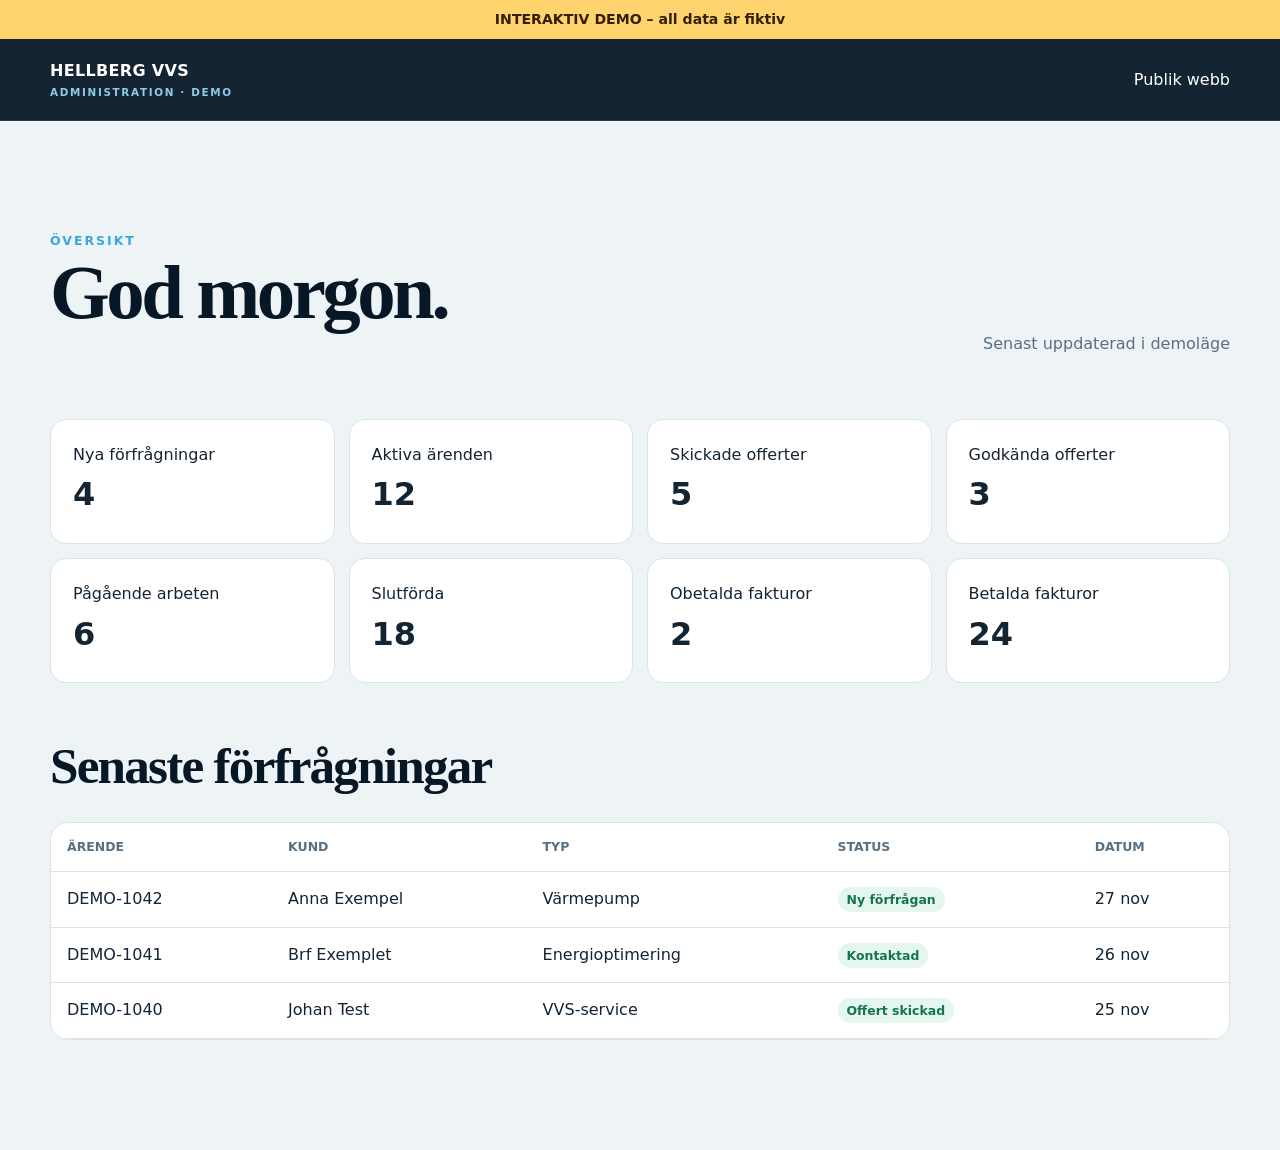
==== admin/index.html @ 102fca9d "Lägg till demoasset admin/index.html" ====
<!doctype html><html lang="sv"><head><meta charset="utf-8"><meta name="viewport" content="width=device-width,initial-scale=1"><meta name="robots" content="noindex,nofollow"><title>Admin-demo</title><link rel="stylesheet" href="../assets/app.css"></head><body class="dashboard"><div class="demo-ribbon">INTERAKTIV DEMO – all data är fiktiv</div><header class="site-header"><div class="container nav"><a class="brand" href="../index.html">HELLBERG VVS<small>ADMINISTRATION · DEMO</small></a><a href="../index.html">Publik webb</a></div></header><main class="section"><div class="container"><div class="section-head"><div><div class="eyebrow">ÖVERSIKT</div><h1>God morgon.</h1></div><p class="muted">Senast uppdaterad i demoläge</p></div><div class="dash-grid"><div class="stat"><span>Nya förfrågningar</span><strong>4</strong></div><div class="stat"><span>Aktiva ärenden</span><strong>12</strong></div><div class="stat"><span>Skickade offerter</span><strong>5</strong></div><div class="stat"><span>Godkända offerter</span><strong>3</strong></div><div class="stat"><span>Pågående arbeten</span><strong>6</strong></div><div class="stat"><span>Slutförda</span><strong>18</strong></div><div class="stat"><span>Obetalda fakturor</span><strong>2</strong></div><div class="stat"><span>Betalda fakturor</span><strong>24</strong></div></div><h2 style="margin-top:55px">Senaste förfrågningar</h2><div class="table-wrap"><table><thead><tr><th>Ärende</th><th>Kund</th><th>Typ</th><th>Status</th><th>Datum</th></tr></thead><tbody><tr><td>DEMO-1042</td><td>Anna Exempel</td><td>Värmepump</td><td><span class="badge">Ny förfrågan</span></td><td>27 nov</td></tr><tr><td>DEMO-1041</td><td>Brf Exemplet</td><td>Energioptimering</td><td><span class="badge">Kontaktad</span></td><td>26 nov</td></tr><tr><td>DEMO-1040</td><td>Johan Test</td><td>VVS-service</td><td><span class="badge">Offert skickad</span></td><td>25 nov</td></tr></tbody></table></div></div></main></body></html>
---- assets/app.css ----
:root{--navy:#071726;--navy2:#0c2940;--blue:#38a7df;--ice:#eaf7fc;--white:#fff;--ink:#132433;--muted:#587080;--line:#d9e5ea;--ok:#35b47b;--radius:22px;--shadow:0 24px 70px rgba(7,23,38,.14)}*{box-sizing:border-box}html{scroll-behavior:smooth}body{margin:0;font:400 1rem/1.65 system-ui,-apple-system,"Segoe UI",sans-serif;color:var(--ink);background:#f7fafb}a{color:inherit;text-decoration:none}img{display:block;max-width:100%}.container{width:min(1180px,calc(100% - 40px));margin:auto}.eyebrow{text-transform:uppercase;letter-spacing:.16em;font-size:.78rem;font-weight:800;color:var(--blue)}h1,h2,h3{font-family:Georgia,"Times New Roman",serif;line-height:1.08;margin:0 0 .55em;color:var(--navy)}h1{font-size:clamp(2.65rem,6vw,5.7rem);letter-spacing:-.045em}h2{font-size:clamp(2.1rem,4vw,3.7rem);letter-spacing:-.035em}h3{font-size:1.45rem}p{margin:.4em 0 1.2em}.muted{color:var(--muted)}.site-header{height:82px;display:flex;align-items:center;position:sticky;top:0;z-index:30;background:rgba(7,23,38,.94);backdrop-filter:blur(16px);color:white;border-bottom:1px solid rgba(255,255,255,.09)}.nav{display:flex;align-items:center;justify-content:space-between;gap:28px}.brand{font-weight:850;letter-spacing:.02em}.brand small{display:block;color:#8fcbe7;font-size:.65rem;letter-spacing:.16em}.nav-links{display:flex;align-items:center;gap:26px;font-weight:650;font-size:.93rem}.nav-links a:hover,.nav-links a:focus-visible{color:#87d1f2}.btn{display:inline-flex;justify-content:center;align-items:center;min-height:50px;padding:0 22px;border-radius:999px;background:var(--blue);color:#04131e;font-weight:800;border:1px solid transparent;cursor:pointer}.btn:hover{transform:translateY(-1px);filter:brightness(1.05)}.btn-outline{background:transparent;color:white;border-color:rgba(255,255,255,.45)}.btn-dark{background:var(--navy);color:white}.hero{min-height:calc(100vh - 82px);display:grid;align-items:center;color:white;background:linear-gradient(90deg,rgba(7,23,38,.96) 0%,rgba(7,23,38,.87) 35%,rgba(7,23,38,.12) 72%),url('hellberg-vvs-hero.png') center/cover}.hero h1,.hero h2{color:white}.hero-copy{max-width:700px;padding:92px 0}.hero .lead{max-width:590px;color:#d7e7ed;font-size:1.22rem}.hero-actions{display:flex;flex-wrap:wrap;gap:12px;margin:30px 0 46px}.trust-strip{display:flex;flex-wrap:wrap;gap:22px;color:#bcd2db;font-size:.9rem}.trust-strip span:before{content:'✓';color:#67d6a5;margin-right:8px}.section{padding:110px 0}.section-head{display:flex;justify-content:space-between;gap:50px;align-items:end;margin-bottom:42px}.section-head p{max-width:520px}.cards{display:grid;grid-template-columns:repeat(3,1fr);gap:18px}.card{padding:32px;border-radius:var(--radius);background:white;border:1px solid var(--line);box-shadow:0 10px 30px rgba(8,31,49,.04)}.card-icon{width:52px;height:52px;display:grid;place-items:center;border-radius:16px;background:var(--ice);color:#0878af;margin-bottom:28px;font-size:1.4rem}.card a{font-weight:800;color:#0878af}.dark{background:var(--navy);color:#d7e6ed}.dark h2,.dark h3{color:white}.split{display:grid;grid-template-columns:1.1fr .9fr;gap:70px;align-items:center}.feature-panel{background:linear-gradient(150deg,#0d314b,#0a2032);padding:44px;border:1px solid rgba(255,255,255,.12);border-radius:30px;box-shadow:var(--shadow)}.metrics{display:grid;grid-template-columns:repeat(3,1fr);gap:1px;background:rgba(255,255,255,.1);border-radius:18px;overflow:hidden}.metric{padding:24px;background:var(--navy2)}.metric strong{display:block;color:white;font-size:1.35rem}.steps{counter-reset:step;display:grid;grid-template-columns:repeat(4,1fr);gap:15px}.step{position:relative;padding:30px 24px;background:white;border-top:4px solid var(--blue)}.step:before{counter-increment:step;content:counter(step);display:block;font:700 2rem Georgia;color:#9acfe5;margin-bottom:30px}.areas{display:flex;flex-wrap:wrap;gap:10px}.pill{padding:9px 15px;border:1px solid var(--line);border-radius:999px;background:white;font-weight:700}.faq{max-width:850px}.faq details{background:white;border:1px solid var(--line);border-radius:16px;padding:0 22px;margin:10px 0}.faq summary{cursor:pointer;font-weight:800;padding:20px 0}.cta{padding:70px;border-radius:34px;background:linear-gradient(135deg,#0d314b,#071726);color:white;display:flex;justify-content:space-between;gap:40px;align-items:center}.cta h2{color:white}.footer{background:#04111c;color:#a8c0cb;padding:65px 0 100px}.footer-grid{display:grid;grid-template-columns:2fr 1fr 1fr;gap:60px}.footer h3{color:white}.mobile-bar{display:none}.menu-btn{display:none;background:none;border:0;color:white;font-size:1.4rem}.page-hero{padding:95px 0 70px;background:var(--navy);color:#cfe1e8}.page-hero h1{color:white;font-size:clamp(2.6rem,5vw,4.8rem)}.form-grid{display:grid;grid-template-columns:repeat(2,1fr);gap:18px}.field{display:flex;flex-direction:column;gap:7px}.field.full{grid-column:1/-1}label{font-weight:750;font-size:.93rem}input,select,textarea{width:100%;font:inherit;padding:13px 14px;border:1px solid #b8cbd4;border-radius:11px;background:white;color:var(--ink)}textarea{min-height:150px;resize:vertical}input:focus,select:focus,textarea:focus{outline:3px solid rgba(56,167,223,.25);border-color:#168ac1}.notice{padding:15px 18px;background:var(--ice);border-left:4px solid var(--blue);border-radius:8px}.demo-ribbon{background:#ffd36d;color:#332000;padding:8px;text-align:center;font-weight:850;font-size:.88rem}.dashboard{background:#eef3f5;min-height:100vh}.dash-grid{display:grid;grid-template-columns:repeat(4,1fr);gap:14px}.stat{background:white;padding:22px;border-radius:16px;border:1px solid var(--line)}.stat strong{display:block;font-size:2rem}.table-wrap{overflow:auto;background:white;border-radius:18px;border:1px solid var(--line)}table{width:100%;border-collapse:collapse}th,td{text-align:left;padding:14px 16px;border-bottom:1px solid var(--line);white-space:nowrap}th{font-size:.78rem;text-transform:uppercase;color:var(--muted)}.badge{padding:5px 9px;border-radius:999px;background:#e5f6ee;color:#14764b;font-weight:750;font-size:.78rem}@media(max-width:850px){.nav-links{display:none;position:absolute;top:82px;left:0;right:0;background:var(--navy);padding:22px;flex-direction:column}.nav-links.open{display:flex}.menu-btn{display:block}.cards,.steps,.split,.footer-grid{grid-template-columns:1fr}.section-head,.cta{align-items:flex-start;flex-direction:column}.section{padding:75px 0}.dash-grid{grid-template-columns:repeat(2,1fr)}.mobile-bar{position:fixed;z-index:40;bottom:0;left:0;right:0;display:grid;grid-template-columns:1fr 1fr;gap:1px;background:#19364a}.mobile-bar a{padding:14px;text-align:center;background:var(--navy);color:white;font-weight:800}.footer{padding-bottom:110px}}@media(max-width:560px){.container{width:min(100% - 28px,1180px)}.hero-copy{padding:70px 0}.form-grid,.dash-grid{grid-template-columns:1fr}.cta{padding:40px 26px}.metrics{grid-template-columns:1fr}.field.full{grid-column:auto}}@media(prefers-reduced-motion:reduce){*{scroll-behavior:auto!important;transition:none!important;animation:none!important}}
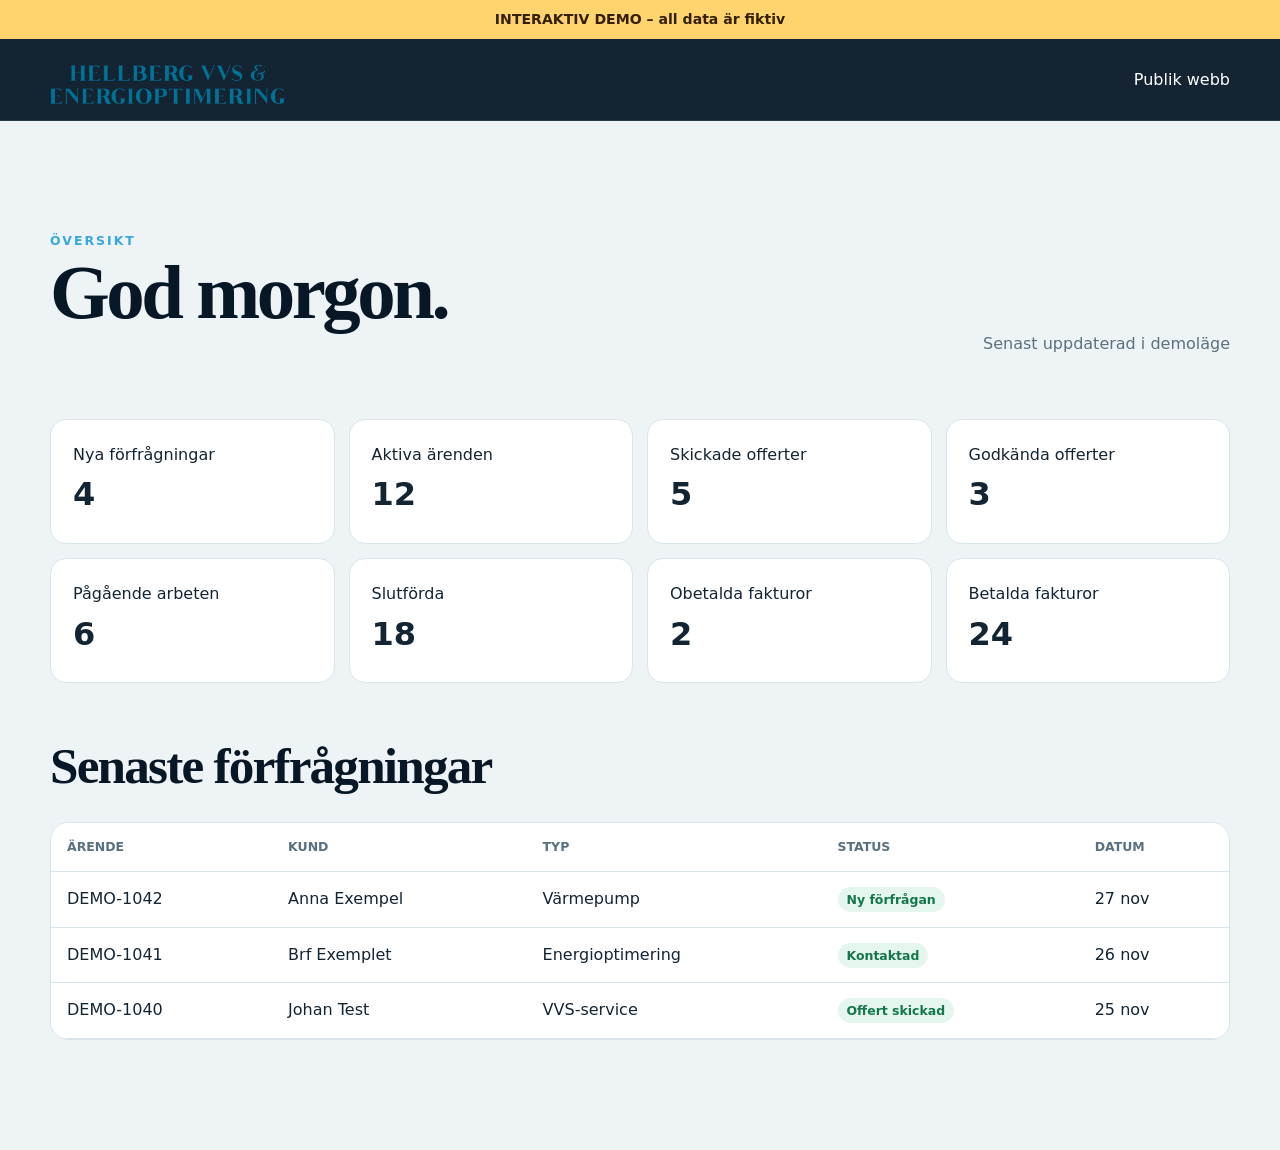
==== commit cce11133: "Använd Hellbergs originaltexter och loggor" ====
--- a/admin/index.html
+++ b/admin/index.html
@@ -1,2 +1 @@
-<!doctype html><html lang="sv"><head><meta charset="utf-8"><meta name="viewport" content="width=device-width,initial-scale=1"><meta name="robots" content="noindex,nofollow"><title>Admin-demo</title><link rel="stylesheet" href="../assets/app.css"></head><body class="dashboard"><div class="demo-ribbon">INTERAKTIV DEMO – all data är fiktiv</div><header class="site-header"><div class="container nav"><a class="brand" href="../index.html">HELLBERG VVS<small>ADMINISTRATION · DEMO</small></a><a href="../index.html">Publik webb</a></div></header><main class="section"><div class="container"><div class="section-head"><div><div class="eyebrow">ÖVERSIKT</div><h1>God morgon.</h1></div><p class="muted">Senast uppdaterad i demoläge</p></div><div class="dash-grid"><div class="stat"><span>Nya förfrågningar</span><strong>4</strong></div><div class="stat"><span>Aktiva ärenden</span><strong>12</strong></div><div class="stat"><span>Skickade offerter</span><strong>5</strong></div><div class="stat"><span>Godkända offerter</span><strong>3</strong></div><div class="stat"><span>Pågående arbeten</span><strong>6</strong></div><div class="stat"><span>Slutförda</span><strong>18</strong></div><div class="stat"><span>Obetalda fakturor</span><strong>2</strong></div><div class="stat"><span>Betalda fakturor</span><strong>24</strong></div></div><h2 style="margin-top:55px">Senaste förfrågningar</h2><div class="table-wrap"><table><thead><tr><th>Ärende</th><th>Kund</th><th>Typ</th><th>Status</th><th>Datum</th></tr></thead><tbody><tr><td>DEMO-1042</td><td>Anna Exempel</td><td>Värmepump</td><td><span class="badge">Ny förfrågan</span></td><td>27 nov</td></tr><tr><td>DEMO-1041</td><td>Brf Exemplet</td><td>Energioptimering</td><td><span class="badge">Kontaktad</span></td><td>26 nov</td></tr><tr><td>DEMO-1040</td><td>Johan Test</td><td>VVS-service</td><td><span class="badge">Offert skickad</span></td><td>25 nov</td></tr></tbody></table></div></div></main></body></html>
-
+<!doctype html><html lang="sv"><head><meta charset="utf-8"><meta name="viewport" content="width=device-width,initial-scale=1"><meta name="robots" content="noindex,nofollow"><title>Admin-demo</title><link rel="stylesheet" href="../assets/app.css"><link rel="icon" type="image/png" href="../assets/hellberg-mark.png"></head><body class="dashboard"><div class="demo-ribbon">INTERAKTIV DEMO – all data är fiktiv</div><header class="site-header"><div class="container nav"><a class="brand" href="../index.html"><img class="brand-logo" src="../assets/hellberg-wordmark.png" alt="Hellberg VVS & Energioptimering"></a><a href="../index.html">Publik webb</a></div></header><main class="section"><div class="container"><div class="section-head"><div><div class="eyebrow">ÖVERSIKT</div><h1>God morgon.</h1></div><p class="muted">Senast uppdaterad i demoläge</p></div><div class="dash-grid"><div class="stat"><span>Nya förfrågningar</span><strong>4</strong></div><div class="stat"><span>Aktiva ärenden</span><strong>12</strong></div><div class="stat"><span>Skickade offerter</span><strong>5</strong></div><div class="stat"><span>Godkända offerter</span><strong>3</strong></div><div class="stat"><span>Pågående arbeten</span><strong>6</strong></div><div class="stat"><span>Slutförda</span><strong>18</strong></div><div class="stat"><span>Obetalda fakturor</span><strong>2</strong></div><div class="stat"><span>Betalda fakturor</span><strong>24</strong></div></div><h2 style="margin-top:55px">Senaste förfrågningar</h2><div class="table-wrap"><table><thead><tr><th>Ärende</th><th>Kund</th><th>Typ</th><th>Status</th><th>Datum</th></tr></thead><tbody><tr><td>DEMO-1042</td><td>Anna Exempel</td><td>Värmepump</td><td><span class="badge">Ny förfrågan</span></td><td>27 nov</td></tr><tr><td>DEMO-1041</td><td>Brf Exemplet</td><td>Energioptimering</td><td><span class="badge">Kontaktad</span></td><td>26 nov</td></tr><tr><td>DEMO-1040</td><td>Johan Test</td><td>VVS-service</td><td><span class="badge">Offert skickad</span></td><td>25 nov</td></tr></tbody></table></div></div></main></body></html>
--- a/assets/app.css
+++ b/assets/app.css
@@ -1,2 +1,13 @@
 :root{--navy:#071726;--navy2:#0c2940;--blue:#38a7df;--ice:#eaf7fc;--white:#fff;--ink:#132433;--muted:#587080;--line:#d9e5ea;--ok:#35b47b;--radius:22px;--shadow:0 24px 70px rgba(7,23,38,.14)}*{box-sizing:border-box}html{scroll-behavior:smooth}body{margin:0;font:400 1rem/1.65 system-ui,-apple-system,"Segoe UI",sans-serif;color:var(--ink);background:#f7fafb}a{color:inherit;text-decoration:none}img{display:block;max-width:100%}.container{width:min(1180px,calc(100% - 40px));margin:auto}.eyebrow{text-transform:uppercase;letter-spacing:.16em;font-size:.78rem;font-weight:800;color:var(--blue)}h1,h2,h3{font-family:Georgia,"Times New Roman",serif;line-height:1.08;margin:0 0 .55em;color:var(--navy)}h1{font-size:clamp(2.65rem,6vw,5.7rem);letter-spacing:-.045em}h2{font-size:clamp(2.1rem,4vw,3.7rem);letter-spacing:-.035em}h3{font-size:1.45rem}p{margin:.4em 0 1.2em}.muted{color:var(--muted)}.site-header{height:82px;display:flex;align-items:center;position:sticky;top:0;z-index:30;background:rgba(7,23,38,.94);backdrop-filter:blur(16px);color:white;border-bottom:1px solid rgba(255,255,255,.09)}.nav{display:flex;align-items:center;justify-content:space-between;gap:28px}.brand{font-weight:850;letter-spacing:.02em}.brand small{display:block;color:#8fcbe7;font-size:.65rem;letter-spacing:.16em}.nav-links{display:flex;align-items:center;gap:26px;font-weight:650;font-size:.93rem}.nav-links a:hover,.nav-links a:focus-visible{color:#87d1f2}.btn{display:inline-flex;justify-content:center;align-items:center;min-height:50px;padding:0 22px;border-radius:999px;background:var(--blue);color:#04131e;font-weight:800;border:1px solid transparent;cursor:pointer}.btn:hover{transform:translateY(-1px);filter:brightness(1.05)}.btn-outline{background:transparent;color:white;border-color:rgba(255,255,255,.45)}.btn-dark{background:var(--navy);color:white}.hero{min-height:calc(100vh - 82px);display:grid;align-items:center;color:white;background:linear-gradient(90deg,rgba(7,23,38,.96) 0%,rgba(7,23,38,.87) 35%,rgba(7,23,38,.12) 72%),url('hellberg-vvs-hero.png') center/cover}.hero h1,.hero h2{color:white}.hero-copy{max-width:700px;padding:92px 0}.hero .lead{max-width:590px;color:#d7e7ed;font-size:1.22rem}.hero-actions{display:flex;flex-wrap:wrap;gap:12px;margin:30px 0 46px}.trust-strip{display:flex;flex-wrap:wrap;gap:22px;color:#bcd2db;font-size:.9rem}.trust-strip span:before{content:'✓';color:#67d6a5;margin-right:8px}.section{padding:110px 0}.section-head{display:flex;justify-content:space-between;gap:50px;align-items:end;margin-bottom:42px}.section-head p{max-width:520px}.cards{display:grid;grid-template-columns:repeat(3,1fr);gap:18px}.card{padding:32px;border-radius:var(--radius);background:white;border:1px solid var(--line);box-shadow:0 10px 30px rgba(8,31,49,.04)}.card-icon{width:52px;height:52px;display:grid;place-items:center;border-radius:16px;background:var(--ice);color:#0878af;margin-bottom:28px;font-size:1.4rem}.card a{font-weight:800;color:#0878af}.dark{background:var(--navy);color:#d7e6ed}.dark h2,.dark h3{color:white}.split{display:grid;grid-template-columns:1.1fr .9fr;gap:70px;align-items:center}.feature-panel{background:linear-gradient(150deg,#0d314b,#0a2032);padding:44px;border:1px solid rgba(255,255,255,.12);border-radius:30px;box-shadow:var(--shadow)}.metrics{display:grid;grid-template-columns:repeat(3,1fr);gap:1px;background:rgba(255,255,255,.1);border-radius:18px;overflow:hidden}.metric{padding:24px;background:var(--navy2)}.metric strong{display:block;color:white;font-size:1.35rem}.steps{counter-reset:step;display:grid;grid-template-columns:repeat(4,1fr);gap:15px}.step{position:relative;padding:30px 24px;background:white;border-top:4px solid var(--blue)}.step:before{counter-increment:step;content:counter(step);display:block;font:700 2rem Georgia;color:#9acfe5;margin-bottom:30px}.areas{display:flex;flex-wrap:wrap;gap:10px}.pill{padding:9px 15px;border:1px solid var(--line);border-radius:999px;background:white;font-weight:700}.faq{max-width:850px}.faq details{background:white;border:1px solid var(--line);border-radius:16px;padding:0 22px;margin:10px 0}.faq summary{cursor:pointer;font-weight:800;padding:20px 0}.cta{padding:70px;border-radius:34px;background:linear-gradient(135deg,#0d314b,#071726);color:white;display:flex;justify-content:space-between;gap:40px;align-items:center}.cta h2{color:white}.footer{background:#04111c;color:#a8c0cb;padding:65px 0 100px}.footer-grid{display:grid;grid-template-columns:2fr 1fr 1fr;gap:60px}.footer h3{color:white}.mobile-bar{display:none}.menu-btn{display:none;background:none;border:0;color:white;font-size:1.4rem}.page-hero{padding:95px 0 70px;background:var(--navy);color:#cfe1e8}.page-hero h1{color:white;font-size:clamp(2.6rem,5vw,4.8rem)}.form-grid{display:grid;grid-template-columns:repeat(2,1fr);gap:18px}.field{display:flex;flex-direction:column;gap:7px}.field.full{grid-column:1/-1}label{font-weight:750;font-size:.93rem}input,select,textarea{width:100%;font:inherit;padding:13px 14px;border:1px solid #b8cbd4;border-radius:11px;background:white;color:var(--ink)}textarea{min-height:150px;resize:vertical}input:focus,select:focus,textarea:focus{outline:3px solid rgba(56,167,223,.25);border-color:#168ac1}.notice{padding:15px 18px;background:var(--ice);border-left:4px solid var(--blue);border-radius:8px}.demo-ribbon{background:#ffd36d;color:#332000;padding:8px;text-align:center;font-weight:850;font-size:.88rem}.dashboard{background:#eef3f5;min-height:100vh}.dash-grid{display:grid;grid-template-columns:repeat(4,1fr);gap:14px}.stat{background:white;padding:22px;border-radius:16px;border:1px solid var(--line)}.stat strong{display:block;font-size:2rem}.table-wrap{overflow:auto;background:white;border-radius:18px;border:1px solid var(--line)}table{width:100%;border-collapse:collapse}th,td{text-align:left;padding:14px 16px;border-bottom:1px solid var(--line);white-space:nowrap}th{font-size:.78rem;text-transform:uppercase;color:var(--muted)}.badge{padding:5px 9px;border-radius:999px;background:#e5f6ee;color:#14764b;font-weight:750;font-size:.78rem}@media(max-width:850px){.nav-links{display:none;position:absolute;top:82px;left:0;right:0;background:var(--navy);padding:22px;flex-direction:column}.nav-links.open{display:flex}.menu-btn{display:block}.cards,.steps,.split,.footer-grid{grid-template-columns:1fr}.section-head,.cta{align-items:flex-start;flex-direction:column}.section{padding:75px 0}.dash-grid{grid-template-columns:repeat(2,1fr)}.mobile-bar{position:fixed;z-index:40;bottom:0;left:0;right:0;display:grid;grid-template-columns:1fr 1fr;gap:1px;background:#19364a}.mobile-bar a{padding:14px;text-align:center;background:var(--navy);color:white;font-weight:800}.footer{padding-bottom:110px}}@media(max-width:560px){.container{width:min(100% - 28px,1180px)}.hero-copy{padding:70px 0}.form-grid,.dash-grid{grid-template-columns:1fr}.cta{padding:40px 26px}.metrics{grid-template-columns:1fr}.field.full{grid-column:auto}}@media(prefers-reduced-motion:reduce){*{scroll-behavior:auto!important;transition:none!important;animation:none!important}}
-
+
+.brand{display:inline-flex;align-items:center;min-width:0}
+.brand-logo{display:block;width:235px;max-width:100%;max-height:58px;height:auto;object-fit:contain;object-position:left center}
+.footer-mark{display:block;width:34px;height:auto;flex:none}
+.service-list{display:grid;gap:18px;max-width:970px;margin:auto}
+.service-block{background:#fff;border:1px solid var(--line);border-radius:22px;padding:36px 42px;scroll-margin-top:110px}
+.service-block h2{font-size:clamp(1.8rem,3vw,2.5rem);margin-bottom:.5em}
+.service-block p{max-width:75ch}
+.service-block p:last-child{margin-bottom:0}
+.service-block .service-note{font-weight:700;color:#0d536c}
+@media(max-width:850px){.brand-logo{width:205px}.service-block{padding:28px}}
+@media(max-width:560px){.brand-logo{width:170px;max-height:46px}.service-block{padding:24px}}
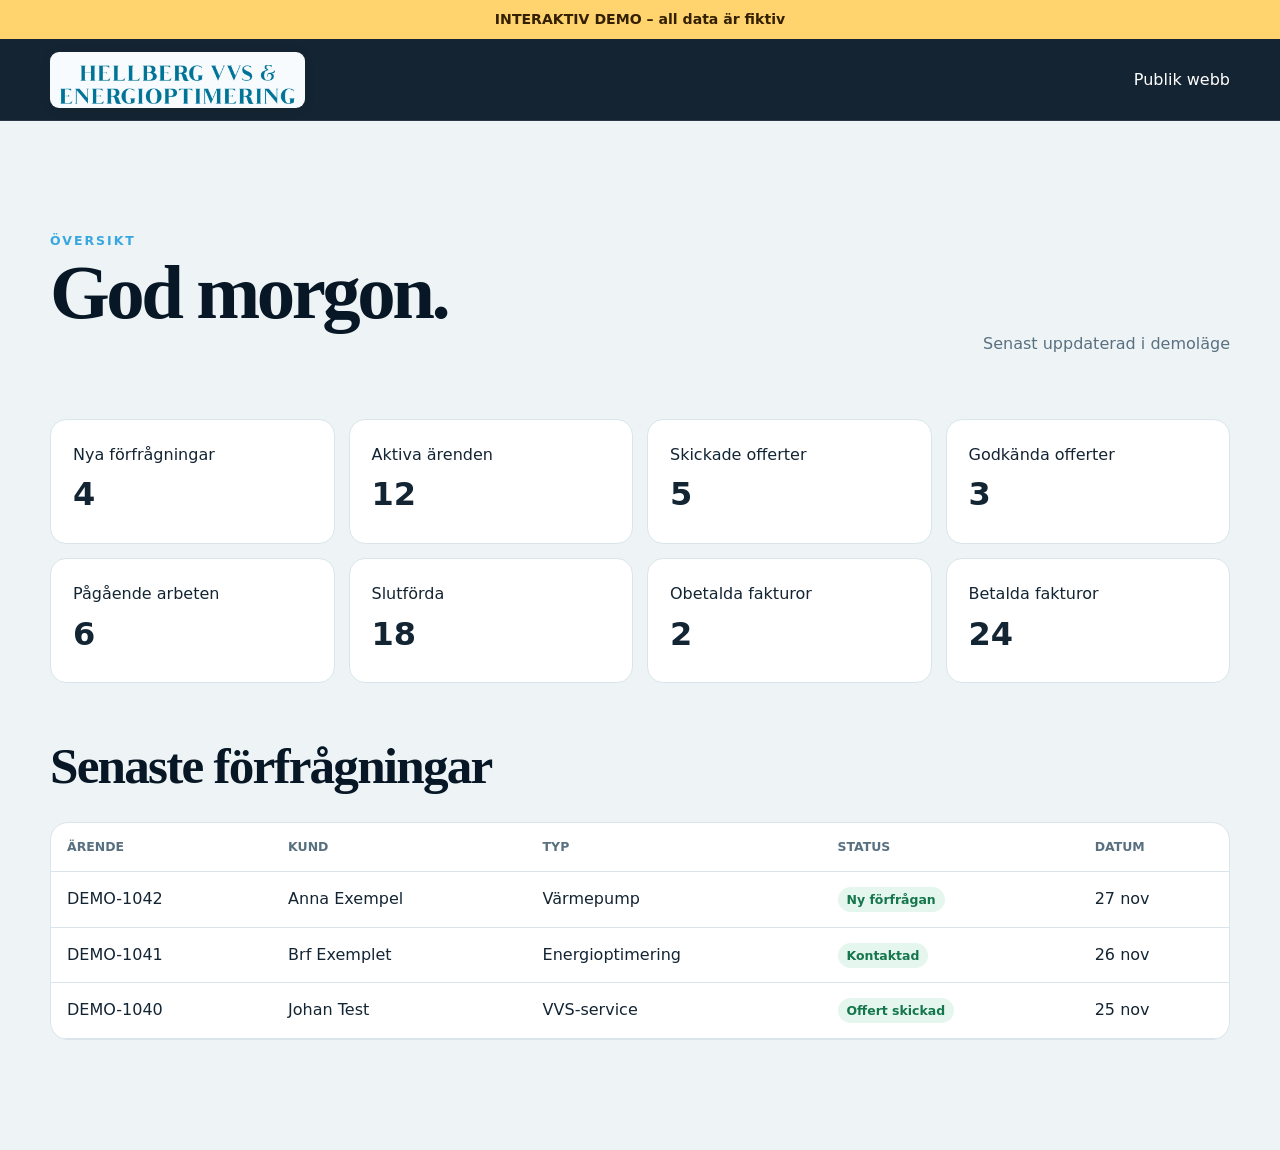
==== commit 52ceb345: "Förbättra kontrasten för Hellbergs logga" ====
--- a/admin/index.html
+++ b/admin/index.html
@@ -1 +1 @@
-<!doctype html><html lang="sv"><head><meta charset="utf-8"><meta name="viewport" content="width=device-width,initial-scale=1"><meta name="robots" content="noindex,nofollow"><title>Admin-demo</title><link rel="stylesheet" href="../assets/app.css"><link rel="icon" type="image/png" href="../assets/hellberg-mark.png"></head><body class="dashboard"><div class="demo-ribbon">INTERAKTIV DEMO – all data är fiktiv</div><header class="site-header"><div class="container nav"><a class="brand" href="../index.html"><img class="brand-logo" src="../assets/hellberg-wordmark.png" alt="Hellberg VVS & Energioptimering"></a><a href="../index.html">Publik webb</a></div></header><main class="section"><div class="container"><div class="section-head"><div><div class="eyebrow">ÖVERSIKT</div><h1>God morgon.</h1></div><p class="muted">Senast uppdaterad i demoläge</p></div><div class="dash-grid"><div class="stat"><span>Nya förfrågningar</span><strong>4</strong></div><div class="stat"><span>Aktiva ärenden</span><strong>12</strong></div><div class="stat"><span>Skickade offerter</span><strong>5</strong></div><div class="stat"><span>Godkända offerter</span><strong>3</strong></div><div class="stat"><span>Pågående arbeten</span><strong>6</strong></div><div class="stat"><span>Slutförda</span><strong>18</strong></div><div class="stat"><span>Obetalda fakturor</span><strong>2</strong></div><div class="stat"><span>Betalda fakturor</span><strong>24</strong></div></div><h2 style="margin-top:55px">Senaste förfrågningar</h2><div class="table-wrap"><table><thead><tr><th>Ärende</th><th>Kund</th><th>Typ</th><th>Status</th><th>Datum</th></tr></thead><tbody><tr><td>DEMO-1042</td><td>Anna Exempel</td><td>Värmepump</td><td><span class="badge">Ny förfrågan</span></td><td>27 nov</td></tr><tr><td>DEMO-1041</td><td>Brf Exemplet</td><td>Energioptimering</td><td><span class="badge">Kontaktad</span></td><td>26 nov</td></tr><tr><td>DEMO-1040</td><td>Johan Test</td><td>VVS-service</td><td><span class="badge">Offert skickad</span></td><td>25 nov</td></tr></tbody></table></div></div></main></body></html>
+<!doctype html><html lang="sv"><head><meta charset="utf-8"><meta name="viewport" content="width=device-width,initial-scale=1"><meta name="robots" content="noindex,nofollow"><title>Admin-demo</title><link rel="stylesheet" href="../assets/app.css?v=3"><link rel="icon" type="image/png" href="../assets/hellberg-mark.png"></head><body class="dashboard"><div class="demo-ribbon">INTERAKTIV DEMO – all data är fiktiv</div><header class="site-header"><div class="container nav"><a class="brand" href="../index.html"><img class="brand-logo" width="235" height="49" src="../assets/hellberg-wordmark.png" alt="Hellberg VVS & Energioptimering"></a><a href="../index.html">Publik webb</a></div></header><main class="section"><div class="container"><div class="section-head"><div><div class="eyebrow">ÖVERSIKT</div><h1>God morgon.</h1></div><p class="muted">Senast uppdaterad i demoläge</p></div><div class="dash-grid"><div class="stat"><span>Nya förfrågningar</span><strong>4</strong></div><div class="stat"><span>Aktiva ärenden</span><strong>12</strong></div><div class="stat"><span>Skickade offerter</span><strong>5</strong></div><div class="stat"><span>Godkända offerter</span><strong>3</strong></div><div class="stat"><span>Pågående arbeten</span><strong>6</strong></div><div class="stat"><span>Slutförda</span><strong>18</strong></div><div class="stat"><span>Obetalda fakturor</span><strong>2</strong></div><div class="stat"><span>Betalda fakturor</span><strong>24</strong></div></div><h2 style="margin-top:55px">Senaste förfrågningar</h2><div class="table-wrap"><table><thead><tr><th>Ärende</th><th>Kund</th><th>Typ</th><th>Status</th><th>Datum</th></tr></thead><tbody><tr><td>DEMO-1042</td><td>Anna Exempel</td><td>Värmepump</td><td><span class="badge">Ny förfrågan</span></td><td>27 nov</td></tr><tr><td>DEMO-1041</td><td>Brf Exemplet</td><td>Energioptimering</td><td><span class="badge">Kontaktad</span></td><td>26 nov</td></tr><tr><td>DEMO-1040</td><td>Johan Test</td><td>VVS-service</td><td><span class="badge">Offert skickad</span></td><td>25 nov</td></tr></tbody></table></div></div></main></body></html>
--- a/assets/app.css
+++ b/assets/app.css
@@ -11,3 +11,6 @@
 .service-block .service-note{font-weight:700;color:#0d536c}
 @media(max-width:850px){.brand-logo{width:205px}.service-block{padding:28px}}
 @media(max-width:560px){.brand-logo{width:170px;max-height:46px}.service-block{padding:24px}}
+.site-header .brand{background:#f7fbfd;border-radius:9px;padding:4px 10px;box-shadow:0 2px 12px rgba(0,0,0,.08)}
+.footer-identity .footer-mark{background:#f7fbfd;border-radius:7px;padding:4px;width:40px}
+@media(max-width:560px){.site-header .brand-logo{width:190px}}
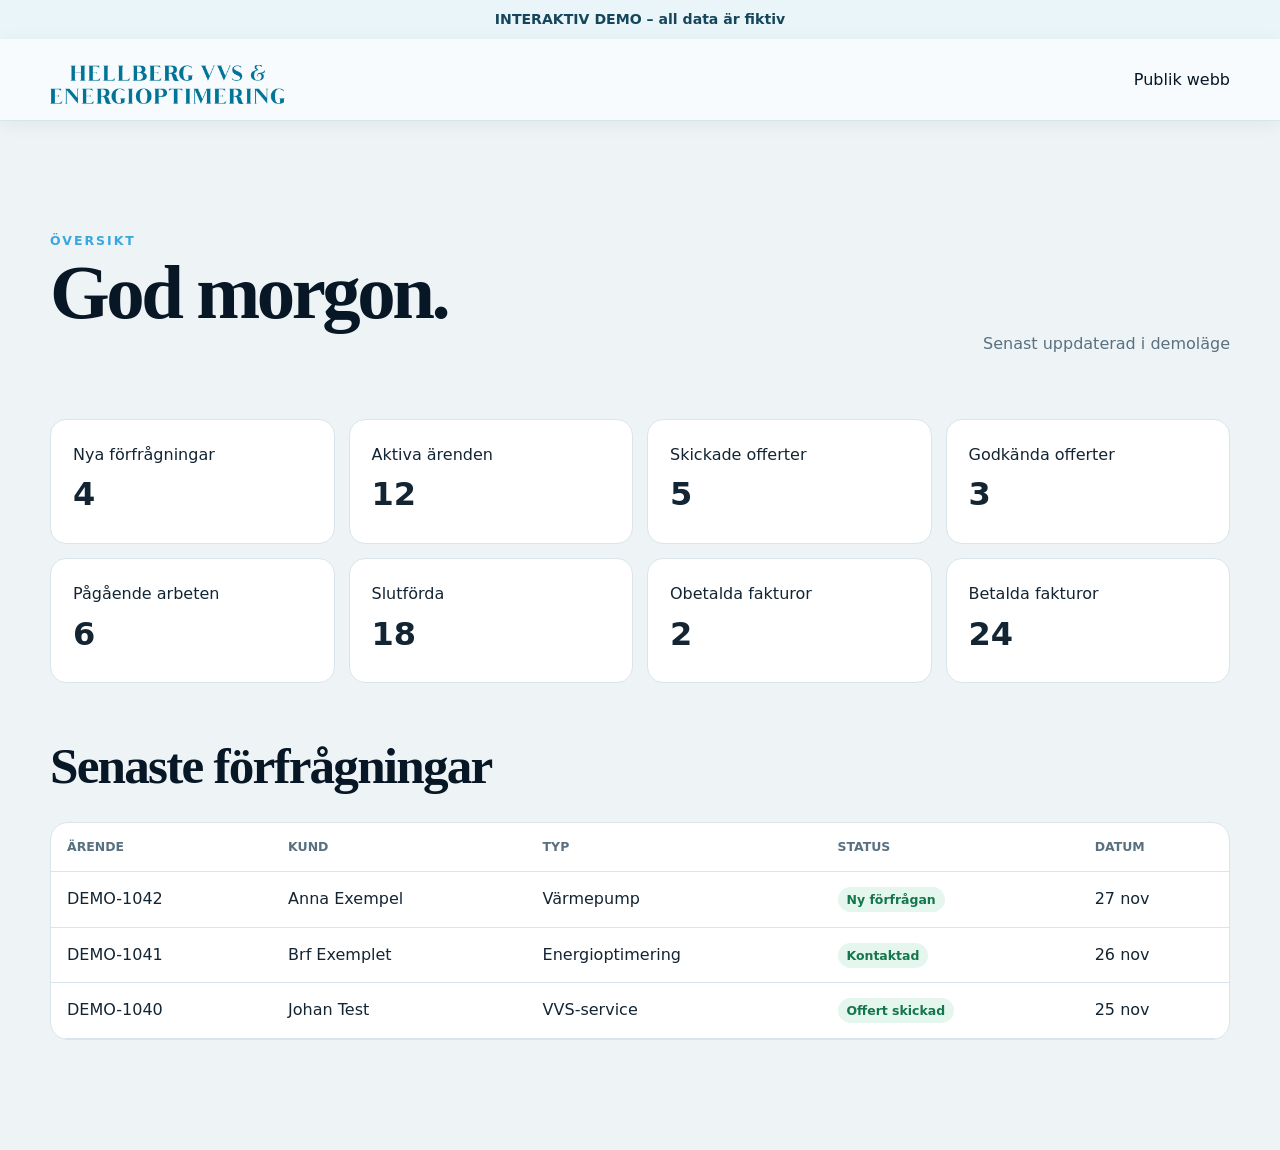
==== commit 0a73870a: "style: blend Hellberg logo into light site header" ====
--- a/admin/index.html
+++ b/admin/index.html
@@ -1 +1 @@
-<!doctype html><html lang="sv"><head><meta charset="utf-8"><meta name="viewport" content="width=device-width,initial-scale=1"><meta name="robots" content="noindex,nofollow"><title>Admin-demo</title><link rel="stylesheet" href="../assets/app.css?v=3"><link rel="icon" type="image/png" href="../assets/hellberg-mark.png"></head><body class="dashboard"><div class="demo-ribbon">INTERAKTIV DEMO – all data är fiktiv</div><header class="site-header"><div class="container nav"><a class="brand" href="../index.html"><img class="brand-logo" width="235" height="49" src="../assets/hellberg-wordmark.png" alt="Hellberg VVS & Energioptimering"></a><a href="../index.html">Publik webb</a></div></header><main class="section"><div class="container"><div class="section-head"><div><div class="eyebrow">ÖVERSIKT</div><h1>God morgon.</h1></div><p class="muted">Senast uppdaterad i demoläge</p></div><div class="dash-grid"><div class="stat"><span>Nya förfrågningar</span><strong>4</strong></div><div class="stat"><span>Aktiva ärenden</span><strong>12</strong></div><div class="stat"><span>Skickade offerter</span><strong>5</strong></div><div class="stat"><span>Godkända offerter</span><strong>3</strong></div><div class="stat"><span>Pågående arbeten</span><strong>6</strong></div><div class="stat"><span>Slutförda</span><strong>18</strong></div><div class="stat"><span>Obetalda fakturor</span><strong>2</strong></div><div class="stat"><span>Betalda fakturor</span><strong>24</strong></div></div><h2 style="margin-top:55px">Senaste förfrågningar</h2><div class="table-wrap"><table><thead><tr><th>Ärende</th><th>Kund</th><th>Typ</th><th>Status</th><th>Datum</th></tr></thead><tbody><tr><td>DEMO-1042</td><td>Anna Exempel</td><td>Värmepump</td><td><span class="badge">Ny förfrågan</span></td><td>27 nov</td></tr><tr><td>DEMO-1041</td><td>Brf Exemplet</td><td>Energioptimering</td><td><span class="badge">Kontaktad</span></td><td>26 nov</td></tr><tr><td>DEMO-1040</td><td>Johan Test</td><td>VVS-service</td><td><span class="badge">Offert skickad</span></td><td>25 nov</td></tr></tbody></table></div></div></main></body></html>
+<!doctype html><html lang="sv"><head><meta charset="utf-8"><meta name="viewport" content="width=device-width,initial-scale=1"><meta name="robots" content="noindex,nofollow"><title>Admin-demo</title><link rel="stylesheet" href="../assets/app.css?v=4"><link rel="icon" type="image/png" href="../assets/hellberg-mark.png"></head><body class="dashboard"><div class="demo-ribbon">INTERAKTIV DEMO – all data är fiktiv</div><header class="site-header"><div class="container nav"><a class="brand" href="../index.html"><img class="brand-logo" width="235" height="49" src="../assets/hellberg-wordmark.png" alt="Hellberg VVS & Energioptimering"></a><a href="../index.html">Publik webb</a></div></header><main class="section"><div class="container"><div class="section-head"><div><div class="eyebrow">ÖVERSIKT</div><h1>God morgon.</h1></div><p class="muted">Senast uppdaterad i demoläge</p></div><div class="dash-grid"><div class="stat"><span>Nya förfrågningar</span><strong>4</strong></div><div class="stat"><span>Aktiva ärenden</span><strong>12</strong></div><div class="stat"><span>Skickade offerter</span><strong>5</strong></div><div class="stat"><span>Godkända offerter</span><strong>3</strong></div><div class="stat"><span>Pågående arbeten</span><strong>6</strong></div><div class="stat"><span>Slutförda</span><strong>18</strong></div><div class="stat"><span>Obetalda fakturor</span><strong>2</strong></div><div class="stat"><span>Betalda fakturor</span><strong>24</strong></div></div><h2 style="margin-top:55px">Senaste förfrågningar</h2><div class="table-wrap"><table><thead><tr><th>Ärende</th><th>Kund</th><th>Typ</th><th>Status</th><th>Datum</th></tr></thead><tbody><tr><td>DEMO-1042</td><td>Anna Exempel</td><td>Värmepump</td><td><span class="badge">Ny förfrågan</span></td><td>27 nov</td></tr><tr><td>DEMO-1041</td><td>Brf Exemplet</td><td>Energioptimering</td><td><span class="badge">Kontaktad</span></td><td>26 nov</td></tr><tr><td>DEMO-1040</td><td>Johan Test</td><td>VVS-service</td><td><span class="badge">Offert skickad</span></td><td>25 nov</td></tr></tbody></table></div></div></main></body></html>
--- a/assets/app.css
+++ b/assets/app.css
@@ -11,6 +11,11 @@
 .service-block .service-note{font-weight:700;color:#0d536c}
 @media(max-width:850px){.brand-logo{width:205px}.service-block{padding:28px}}
 @media(max-width:560px){.brand-logo{width:170px;max-height:46px}.service-block{padding:24px}}
-.site-header .brand{background:#f7fbfd;border-radius:9px;padding:4px 10px;box-shadow:0 2px 12px rgba(0,0,0,.08)}
-.footer-identity .footer-mark{background:#f7fbfd;border-radius:7px;padding:4px;width:40px}
+.site-header{background:rgba(247,251,253,.98);color:var(--navy);border-bottom:1px solid #d6e6eb;box-shadow:0 3px 18px rgba(7,23,38,.06)}
+.site-header .brand{padding:0;background:none;border-radius:0;box-shadow:none}
+.site-header .menu-btn{color:var(--navy)}
+.site-header .nav-links a:hover,.site-header .nav-links a:focus-visible{color:#0878a5}
+.demo-ribbon{background:#e9f5f8;color:#16465b}
+.footer-identity .footer-mark{width:34px;filter:brightness(1.8)}
+@media(max-width:850px){.site-header .nav-links{background:#f7fbfd;color:var(--navy);box-shadow:0 16px 24px rgba(7,23,38,.12)}}
 @media(max-width:560px){.site-header .brand-logo{width:190px}}
